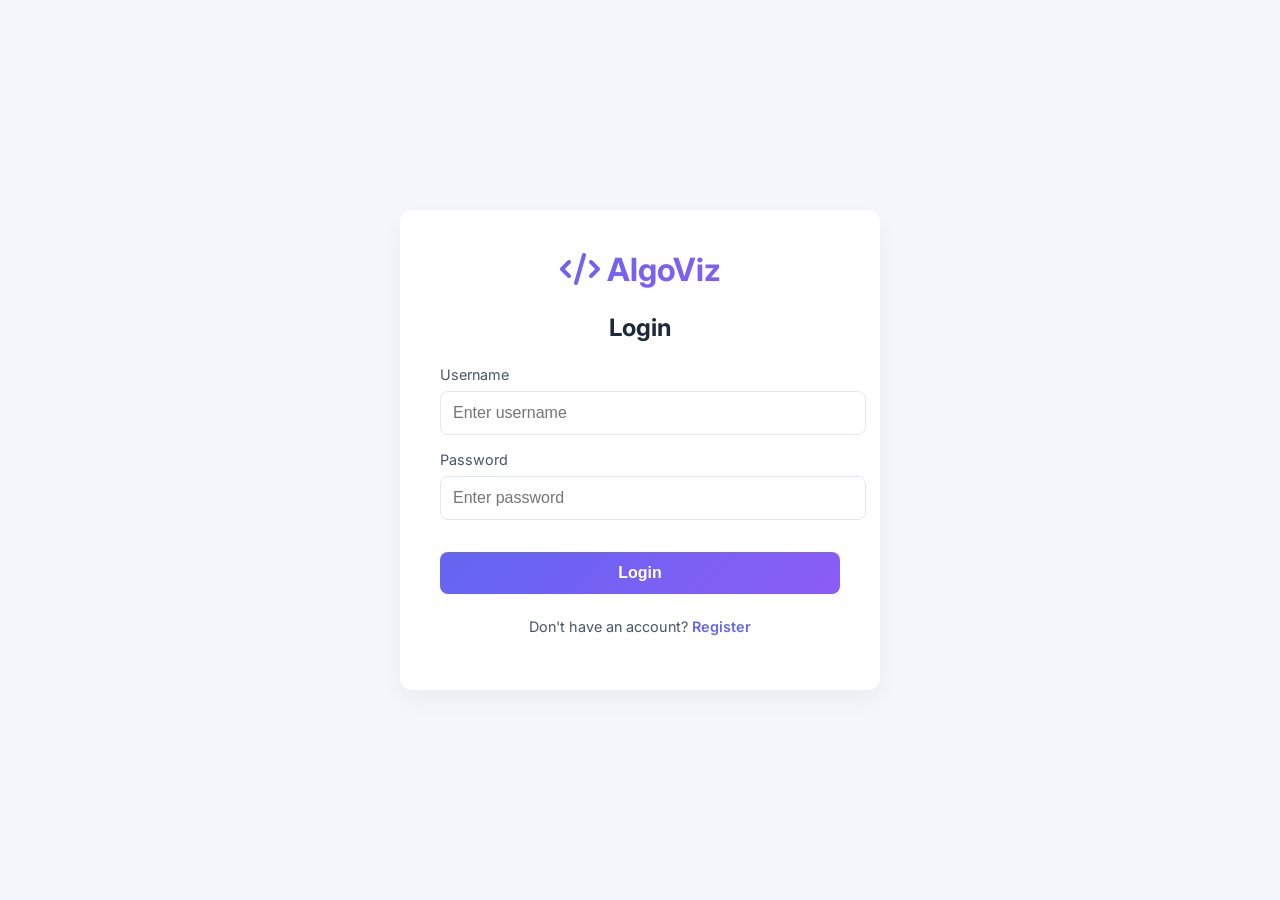
==== index.html @ c35b059f "Initial commit: AlgoViz CSE373 Algorithm Visualization tool with Merge/Quick/Heap sort, Binary Searc" ====
<!DOCTYPE html>
<html lang="en">
<head>
    <meta charset="UTF-8">
    <meta name="viewport" content="width=device-width, initial-scale=1.0">
    <title>AlgoViz - Login & Registration</title>
    <link href="https://fonts.googleapis.com/css2?family=Inter:wght@400;600;700&display=swap" rel="stylesheet">
    <link rel="stylesheet" href="https://cdnjs.cloudflare.com/ajax/libs/font-awesome/6.0.0-beta3/css/all.min.css">
    <style>
        :root {
            --bg-body: #f5f7fc;
            --bg-card: #ffffff;
            --accent-1: #6366f1;
            --gradient-main: linear-gradient(135deg, #6366f1, #8b5cf6);
            --text-primary: #1e293b;
            --text-secondary: #475569;
            --radius: 12px;
            --transition: 0.3s ease;
        }
        body {
            font-family: 'Inter', sans-serif;
            background: var(--bg-body);
            display: flex;
            align-items: center;
            justify-content: center;
            height: 100vh;
            margin: 0;
        }
        .container {
            background: var(--bg-card);
            padding: 2.5rem;
            border-radius: var(--radius);
            box-shadow: 0 10px 25px rgba(0,0,0,0.05);
            width: 100%;
            max-width: 400px;
            text-align: center;
        }
        .logo {
            font-size: 2rem;
            font-weight: 700;
            margin-bottom: 1.5rem;
            background: var(--gradient-main);
            -webkit-background-clip: text;
            -webkit-text-fill-color: transparent;
        }
        h2 { color: var(--text-primary); margin-bottom: 1.5rem; }
        .form-group { margin-bottom: 1rem; text-align: left; }
        label { display: block; margin-bottom: 0.5rem; font-size: 0.9rem; color: var(--text-secondary); }
        input {
            width: 100%;
            padding: 0.75rem;
            border: 1px solid #e2e8f0;
            border-radius: 8px;
            font-size: 1rem;
            transition: var(--transition);
        }
        input:focus { outline: none; border-color: var(--accent-1); box-shadow: 0 0 0 3px rgba(99, 102, 241, 0.1); }
        .btn {
            width: 100%;
            padding: 0.75rem;
            background: var(--gradient-main);
            color: white;
            border: none;
            border-radius: 8px;
            font-size: 1rem;
            font-weight: 600;
            cursor: pointer;
            margin-top: 1rem;
            transition: var(--transition);
        }
        .btn:hover { opacity: 0.9; transform: translateY(-1px); }
        .toggle-link { margin-top: 1.5rem; font-size: 0.9rem; color: var(--text-secondary); }
        .toggle-link a { color: var(--accent-1); text-decoration: none; font-weight: 600; }
        .error { color: #ef4444; font-size: 0.85rem; margin-top: 0.5rem; display: none; }
    </style>
</head>
<body>
    <div class="container">
        <div class="logo"><i class="fas fa-code"></i> AlgoViz</div>
        <div id="loginForm">
            <h2>Login</h2>
            <div class="form-group">
                <label>Username</label>
                <input type="text" id="loginUser" placeholder="Enter username">
            </div>
            <div class="form-group">
                <label>Password</label>
                <input type="password" id="loginPass" placeholder="Enter password">
            </div>
            <button class="btn" onclick="login()">Login</button>
            <p id="loginError" class="error">Invalid credentials!</p>
            <p class="toggle-link">Don't have an account? <a href="#" onclick="toggleForms()">Register</a></p>
        </div>
        <div id="registerForm" style="display: none;">
            <h2>Register</h2>
            <div class="form-group">
                <label>Username</label>
                <input type="text" id="regUser" placeholder="Choose a username">
            </div>
            <div class="form-group">
                <label>Password</label>
                <input type="password" id="regPass" placeholder="Choose a password">
            </div>
            <button class="btn" onclick="register()">Register</button>
            <p id="regError" class="error">User already exists!</p>
            <p class="toggle-link">Already have an account? <a href="#" onclick="toggleForms()">Login</a></p>
        </div>
    </div>

    <script>
        function toggleForms() {
            document.getElementById('loginForm').style.display = document.getElementById('loginForm').style.display === 'none' ? 'block' : 'none';
            document.getElementById('registerForm').style.display = document.getElementById('registerForm').style.display === 'none' ? 'block' : 'none';
        }

        function register() {
            const user = document.getElementById('regUser').value;
            const pass = document.getElementById('regPass').value;
            if(!user || !pass) return;

            let users = JSON.parse(localStorage.getItem('users') || '{}');
            if(users[user]) {
                document.getElementById('regError').style.display = 'block';
                return;
            }

            users[user] = { password: pass, history: [] };
            localStorage.setItem('users', JSON.stringify(users));
            alert('Registration successful! Please login.');
            toggleForms();
        }

        function login() {
            const user = document.getElementById('loginUser').value;
            const pass = document.getElementById('loginPass').value;
            let users = JSON.parse(localStorage.getItem('users') || '{}');

            if(users[user] && users[user].password === pass) {
                localStorage.setItem('currentUser', user);
                // Record login in history
                users[user].history.push({ action: 'Logged in', time: new Date().toLocaleString() });
                localStorage.setItem('users', JSON.stringify(users));
                window.location.href = 'dashboard.html';
            } else {
                document.getElementById('loginError').style.display = 'block';
            }
        }
    </script>
</body>
</html>
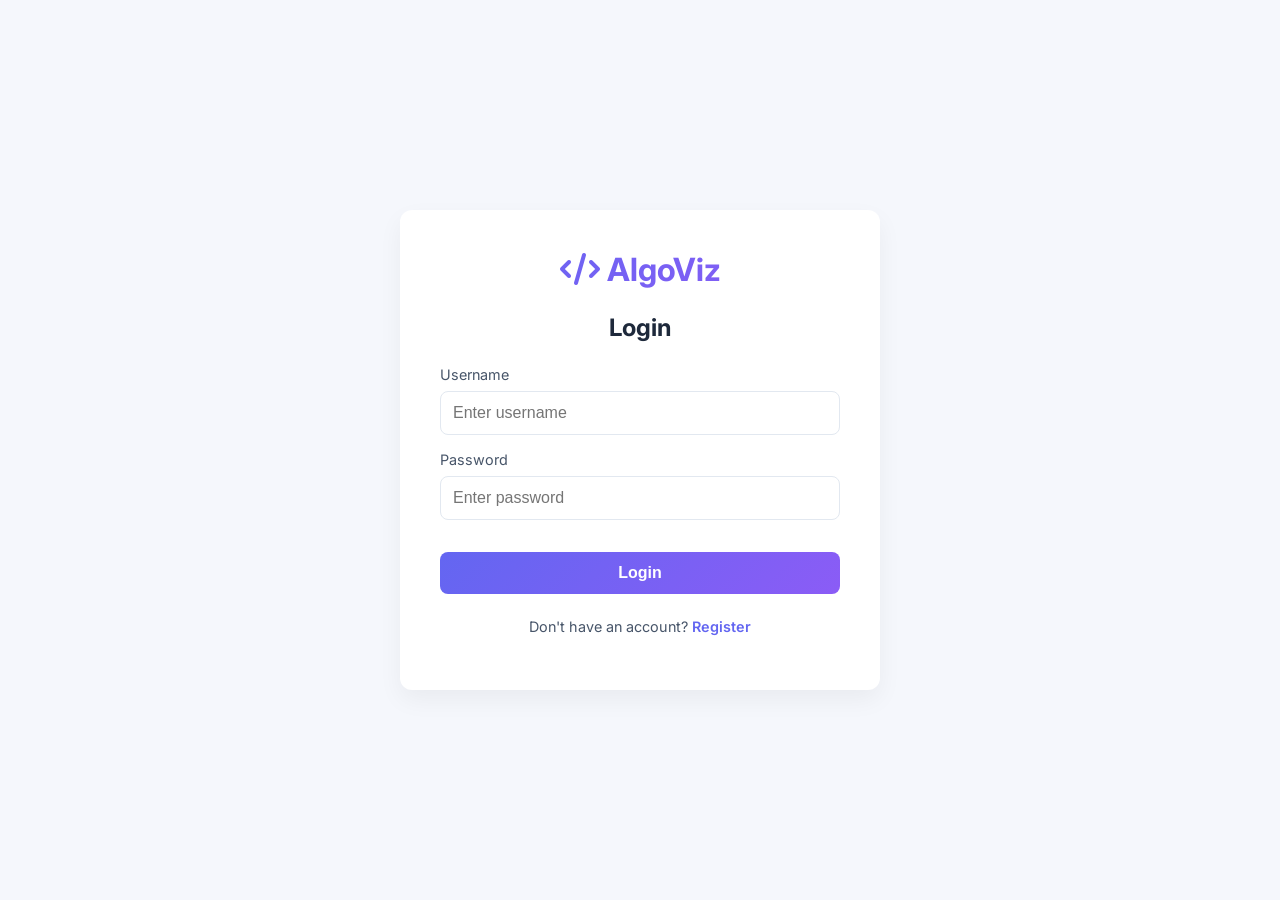
==== commit 19744cd2: "first edition from sadaf before update submission" ====
--- a/index.html
+++ b/index.html
@@ -53,6 +53,7 @@
             border-radius: 8px;
             font-size: 1rem;
             transition: var(--transition);
+            box-sizing: border-box;
         }
         input:focus { outline: none; border-color: var(--accent-1); box-shadow: 0 0 0 3px rgba(99, 102, 241, 0.1); }
         .btn {
@@ -69,9 +70,23 @@
             transition: var(--transition);
         }
         .btn:hover { opacity: 0.9; transform: translateY(-1px); }
+        .btn:disabled { opacity: 0.6; cursor: not-allowed; transform: none; }
         .toggle-link { margin-top: 1.5rem; font-size: 0.9rem; color: var(--text-secondary); }
-        .toggle-link a { color: var(--accent-1); text-decoration: none; font-weight: 600; }
+        .toggle-link a { color: var(--accent-1); text-decoration: none; font-weight: 600; cursor: pointer; }
         .error { color: #ef4444; font-size: 0.85rem; margin-top: 0.5rem; display: none; }
+        .success { color: #10b981; font-size: 0.85rem; margin-top: 0.5rem; display: none; }
+        .spinner {
+            display: inline-block;
+            width: 16px;
+            height: 16px;
+            border: 2px solid rgba(255,255,255,0.3);
+            border-radius: 50%;
+            border-top-color: #fff;
+            animation: spin 0.6s linear infinite;
+            vertical-align: middle;
+            margin-right: 6px;
+        }
+        @keyframes spin { to { transform: rotate(360deg); } }
     </style>
 </head>
 <body>
@@ -81,70 +96,130 @@
             <h2>Login</h2>
             <div class="form-group">
                 <label>Username</label>
-                <input type="text" id="loginUser" placeholder="Enter username">
+                <input type="text" id="loginUser" placeholder="Enter username" autocomplete="username">
             </div>
             <div class="form-group">
                 <label>Password</label>
-                <input type="password" id="loginPass" placeholder="Enter password">
-            </div>
-            <button class="btn" onclick="login()">Login</button>
+                <input type="password" id="loginPass" placeholder="Enter password" autocomplete="current-password">
+            </div>
+            <button class="btn" id="loginBtn" onclick="login()">Login</button>
             <p id="loginError" class="error">Invalid credentials!</p>
-            <p class="toggle-link">Don't have an account? <a href="#" onclick="toggleForms()">Register</a></p>
+            <p class="toggle-link">Don't have an account? <a onclick="toggleForms()">Register</a></p>
         </div>
         <div id="registerForm" style="display: none;">
             <h2>Register</h2>
             <div class="form-group">
                 <label>Username</label>
-                <input type="text" id="regUser" placeholder="Choose a username">
+                <input type="text" id="regUser" placeholder="Choose a username" autocomplete="username">
             </div>
             <div class="form-group">
                 <label>Password</label>
-                <input type="password" id="regPass" placeholder="Choose a password">
-            </div>
-            <button class="btn" onclick="register()">Register</button>
-            <p id="regError" class="error">User already exists!</p>
-            <p class="toggle-link">Already have an account? <a href="#" onclick="toggleForms()">Login</a></p>
+                <input type="password" id="regPass" placeholder="Choose a password" autocomplete="new-password">
+            </div>
+            <button class="btn" id="regBtn" onclick="register()">Register</button>
+            <p id="regError" class="error">Registration failed!</p>
+            <p id="regSuccess" class="success">Registration successful!</p>
+            <p class="toggle-link">Already have an account? <a onclick="toggleForms()">Login</a></p>
         </div>
     </div>
 
     <script>
+        // Auto-redirect: if opened directly (file://), redirect to localhost server for proper PHP/session support
+        if (window.location.protocol === 'file:') {
+            window.location.replace('http://localhost/algoviz/index.html');
+        }
+        const API_BASE = window.location.origin + window.location.pathname.replace(/[^/]*$/, '');
+
         function toggleForms() {
             document.getElementById('loginForm').style.display = document.getElementById('loginForm').style.display === 'none' ? 'block' : 'none';
             document.getElementById('registerForm').style.display = document.getElementById('registerForm').style.display === 'none' ? 'block' : 'none';
-        }
-
-        function register() {
-            const user = document.getElementById('regUser').value;
+            document.getElementById('loginError').style.display = 'none';
+            document.getElementById('regError').style.display = 'none';
+            document.getElementById('regSuccess').style.display = 'none';
+        }
+
+        function setLoading(btnId, isLoading) {
+            const btn = document.getElementById(btnId);
+            if (isLoading) {
+                btn.disabled = true;
+                btn.innerHTML = '<span class="spinner"></span> Processing...';
+            } else {
+                btn.disabled = false;
+                btn.innerHTML = btnId === 'loginBtn' ? 'Login' : 'Register';
+            }
+        }
+
+        async function apiCall(endpoint, data) {
+            const response = await fetch(API_BASE + endpoint, {
+                method: 'POST',
+                headers: { 'Content-Type': 'application/json' },
+                credentials: 'same-origin',
+                body: JSON.stringify(data)
+            });
+            return await response.json();
+        }
+
+        async function register() {
+            const user = document.getElementById('regUser').value.trim();
             const pass = document.getElementById('regPass').value;
-            if(!user || !pass) return;
-
-            let users = JSON.parse(localStorage.getItem('users') || '{}');
-            if(users[user]) {
+            if (!user || !pass) return;
+
+            setLoading('regBtn', true);
+            document.getElementById('regError').style.display = 'none';
+            document.getElementById('regSuccess').style.display = 'none';
+
+            try {
+                const result = await apiCall('register.php', { username: user, password: pass });
+                if (result.success) {
+                    document.getElementById('regSuccess').style.display = 'block';
+                    document.getElementById('regSuccess').textContent = 'Registration successful! Please login.';
+                    setTimeout(() => {
+                        toggleForms();
+                        document.getElementById('loginUser').value = user;
+                    }, 1200);
+                } else {
+                    document.getElementById('regError').textContent = result.message || 'Registration failed!';
+                    document.getElementById('regError').style.display = 'block';
+                }
+            } catch (err) {
+                document.getElementById('regError').textContent = 'Connection error. Is XAMPP running?';
                 document.getElementById('regError').style.display = 'block';
-                return;
-            }
-
-            users[user] = { password: pass, history: [] };
-            localStorage.setItem('users', JSON.stringify(users));
-            alert('Registration successful! Please login.');
-            toggleForms();
-        }
-
-        function login() {
-            const user = document.getElementById('loginUser').value;
+            } finally {
+                setLoading('regBtn', false);
+            }
+        }
+
+        async function login() {
+            const user = document.getElementById('loginUser').value.trim();
             const pass = document.getElementById('loginPass').value;
-            let users = JSON.parse(localStorage.getItem('users') || '{}');
-
-            if(users[user] && users[user].password === pass) {
-                localStorage.setItem('currentUser', user);
-                // Record login in history
-                users[user].history.push({ action: 'Logged in', time: new Date().toLocaleString() });
-                localStorage.setItem('users', JSON.stringify(users));
-                window.location.href = 'dashboard.html';
-            } else {
+            if (!user || !pass) return;
+
+            setLoading('loginBtn', true);
+            document.getElementById('loginError').style.display = 'none';
+
+            try {
+                const result = await apiCall('login.php', { username: user, password: pass });
+                if (result.success) {
+                    window.location.href = 'dashboard.html';
+                } else {
+                    document.getElementById('loginError').textContent = result.message || 'Invalid credentials!';
+                    document.getElementById('loginError').style.display = 'block';
+                }
+            } catch (err) {
+                document.getElementById('loginError').textContent = 'Connection error. Is XAMPP running?';
                 document.getElementById('loginError').style.display = 'block';
-            }
-        }
+            } finally {
+                setLoading('loginBtn', false);
+            }
+        }
+
+        // Enter key support
+        document.addEventListener('keydown', function(e) {
+            if (e.key === 'Enter') {
+                if (document.getElementById('loginForm').style.display !== 'none') login();
+                else register();
+            }
+        });
     </script>
 </body>
 </html>
